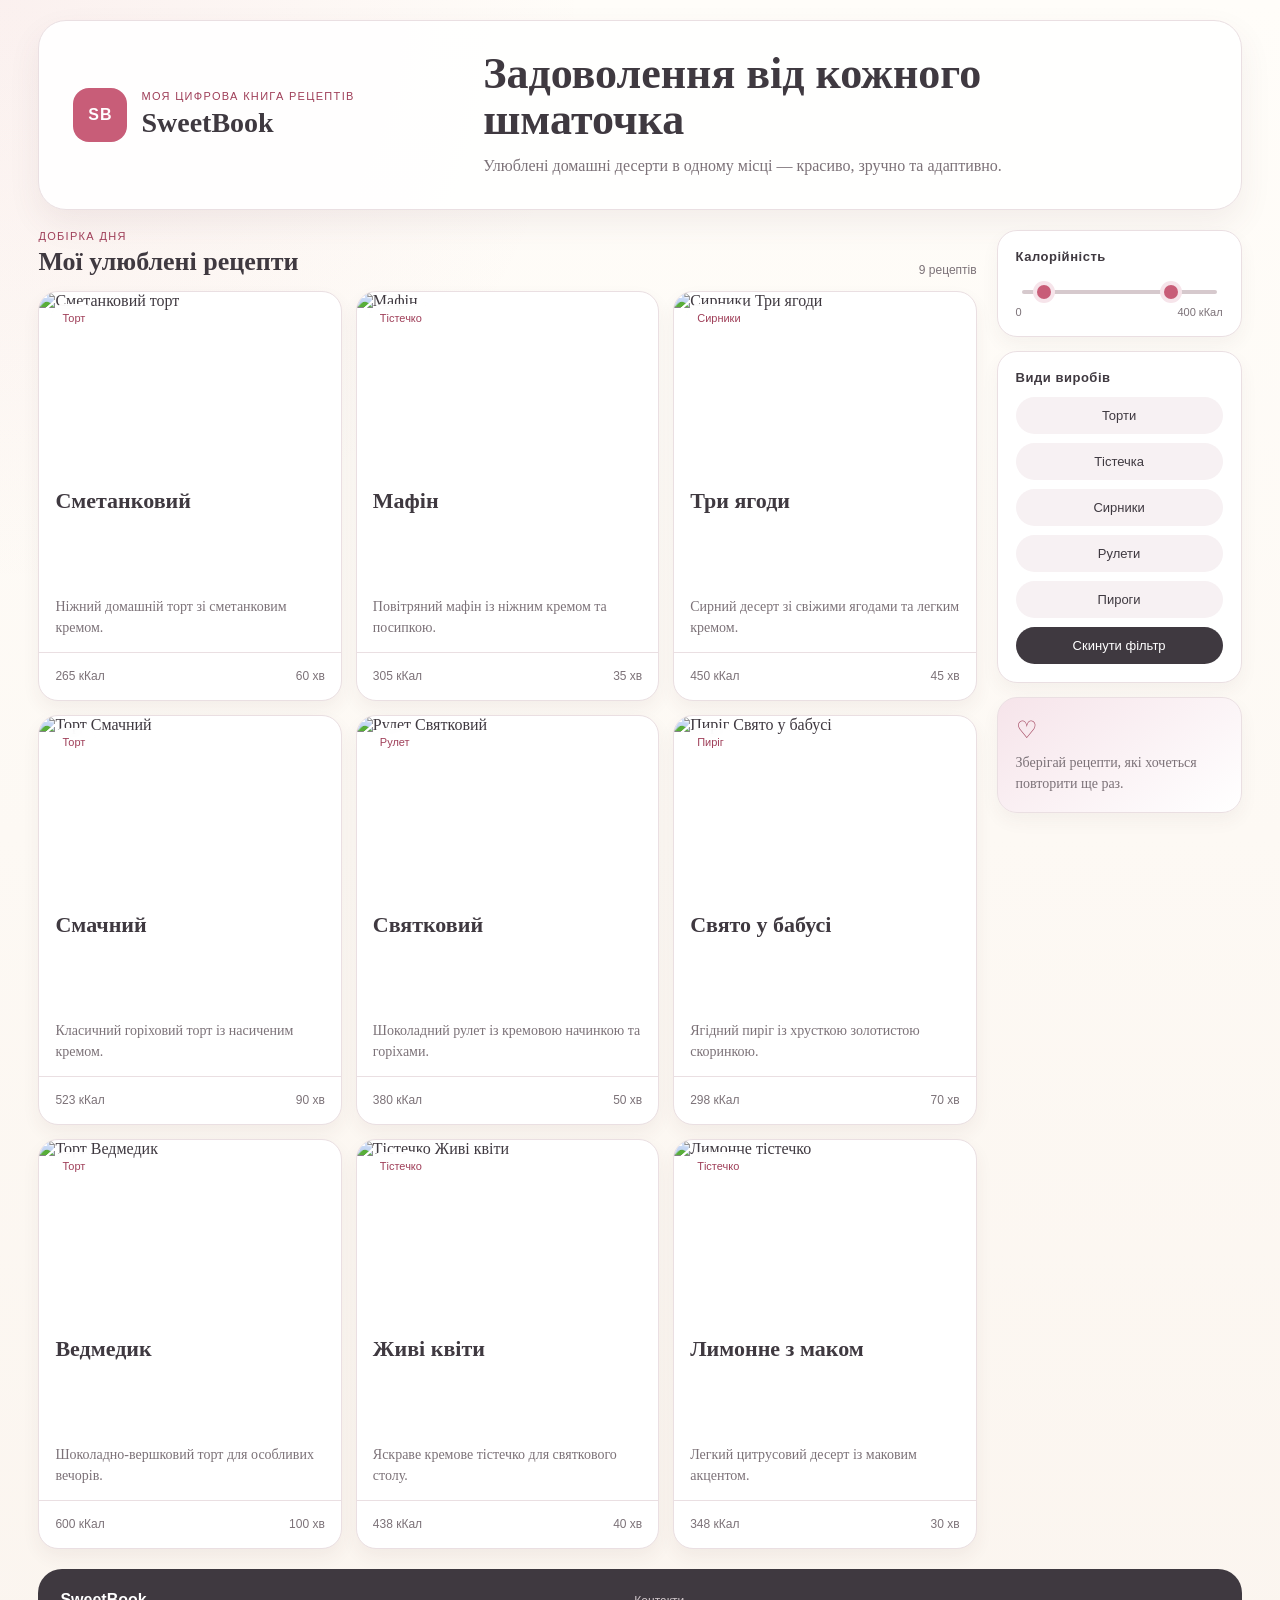
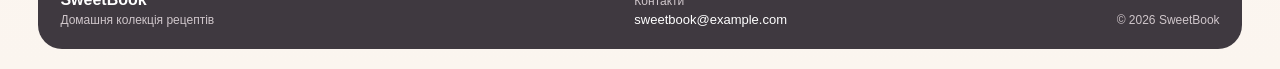
==== index.html @ ab5c6d59 "Add files via upload" ====
<!DOCTYPE html>
<html lang="uk">
<head>
  <meta charset="UTF-8">
  <meta name="viewport" content="width=device-width, initial-scale=1.0">
  <title>SweetBook — домашні десерти</title>
  <link rel="stylesheet" href="style.css">
</head>
<body>
  <div class="site-shell">

    <header class="hero">
      <div class="brand">
        <span class="brand-mark">SB</span>
        <div>
          <p class="eyebrow">Моя цифрова книга рецептів</p>
          <h1>SweetBook</h1>
        </div>
      </div>

      <div class="hero-copy">
        <h2>Задоволення від кожного шматочка</h2>
        <p>Улюблені домашні десерти в одному місці — красиво, зручно та адаптивно.</p>
      </div>
    </header>

    <main>
      <input class="filter-radio" type="radio" name="dessert" id="all" checked>
      <input class="filter-radio" type="radio" name="dessert" id="cake">
      <input class="filter-radio" type="radio" name="dessert" id="cakelet">
      <input class="filter-radio" type="radio" name="dessert" id="cheesecake">
      <input class="filter-radio" type="radio" name="dessert" id="roll">
      <input class="filter-radio" type="radio" name="dessert" id="pie">

      <section class="mobile-tablet-filters">
        <p class="filter-title">Обрати категорію</p>
        <div class="filter-grid">
          <label for="cake">Торти</label>
          <label for="cakelet">Тістечка</label>
          <label for="cheesecake">Сирники</label>
          <label for="roll">Рулети</label>
          <label for="pie">Пироги</label>
          <label for="all" class="reset">Усі рецепти</label>
        </div>
      </section>

      <div class="content-layout">
        <section class="catalog">
          <div class="section-heading">
            <div>
              <p class="eyebrow">Добірка дня</p>
              <h2>Мої улюблені рецепти</h2>
            </div>
            <span class="recipe-count">9 рецептів</span>
          </div>

          <div class="recipes">
            <article class="recipe-card cake">
              <div class="photo-wrap">
                <img src="images/smetankovyi.jpg" alt="Сметанковий торт">
                <span class="badge">Торт</span>
              </div>
              <div class="card-content">
                <h3>Сметанковий</h3>
                <p>Ніжний домашній торт зі сметанковим кремом.</p>
              </div>
              <div class="card-meta">
                <span>265 кКал</span>
                <span>60 хв</span>
              </div>
            </article>

            <article class="recipe-card cakelet">
              <div class="photo-wrap">
                <img src="images/mafin.jpg" alt="Мафін">
                <span class="badge">Тістечко</span>
              </div>
              <div class="card-content">
                <h3>Мафін</h3>
                <p>Повітряний мафін із ніжним кремом та посипкою.</p>
              </div>
              <div class="card-meta">
                <span>305 кКал</span>
                <span>35 хв</span>
              </div>
            </article>

            <article class="recipe-card cheesecake">
              <div class="photo-wrap">
                <img src="images/syrnyky.jpg" alt="Сирники Три ягоди">
                <span class="badge">Сирники</span>
              </div>
              <div class="card-content">
                <h3>Три ягоди</h3>
                <p>Сирний десерт зі свіжими ягодами та легким кремом.</p>
              </div>
              <div class="card-meta">
                <span>450 кКал</span>
                <span>45 хв</span>
              </div>
            </article>

            <article class="recipe-card cake">
              <div class="photo-wrap">
                <img src="images/smachnyi.jpg" alt="Торт Смачний">
                <span class="badge">Торт</span>
              </div>
              <div class="card-content">
                <h3>Смачний</h3>
                <p>Класичний горіховий торт із насиченим кремом.</p>
              </div>
              <div class="card-meta">
                <span>523 кКал</span>
                <span>90 хв</span>
              </div>
            </article>

            <article class="recipe-card roll">
              <div class="photo-wrap">
                <img src="images/svyatkovyi.jpg" alt="Рулет Святковий">
                <span class="badge">Рулет</span>
              </div>
              <div class="card-content">
                <h3>Святковий</h3>
                <p>Шоколадний рулет із кремовою начинкою та горіхами.</p>
              </div>
              <div class="card-meta">
                <span>380 кКал</span>
                <span>50 хв</span>
              </div>
            </article>

            <article class="recipe-card pie">
              <div class="photo-wrap">
                <img src="images/babusi_pyrig.jpg" alt="Пиріг Свято у бабусі">
                <span class="badge">Пиріг</span>
              </div>
              <div class="card-content">
                <h3>Свято у бабусі</h3>
                <p>Ягідний пиріг із хрусткою золотистою скоринкою.</p>
              </div>
              <div class="card-meta">
                <span>298 кКал</span>
                <span>70 хв</span>
              </div>
            </article>

            <article class="recipe-card cake">
              <div class="photo-wrap">
                <img src="images/vedmedyk.jpg" alt="Торт Ведмедик">
                <span class="badge">Торт</span>
              </div>
              <div class="card-content">
                <h3>Ведмедик</h3>
                <p>Шоколадно-вершковий торт для особливих вечорів.</p>
              </div>
              <div class="card-meta">
                <span>600 кКал</span>
                <span>100 хв</span>
              </div>
            </article>

            <article class="recipe-card cakelet">
              <div class="photo-wrap">
                <img src="images/zhyvi_kvity.jpg" alt="Тістечко Живі квіти">
                <span class="badge">Тістечко</span>
              </div>
              <div class="card-content">
                <h3>Живі квіти</h3>
                <p>Яскраве кремове тістечко для святкового столу.</p>
              </div>
              <div class="card-meta">
                <span>438 кКал</span>
                <span>40 хв</span>
              </div>
            </article>

            <article class="recipe-card cakelet">
              <div class="photo-wrap">
                <img src="images/lymonne.jpg" alt="Лимонне тістечко">
                <span class="badge">Тістечко</span>
              </div>
              <div class="card-content">
                <h3>Лимонне з маком</h3>
                <p>Легкий цитрусовий десерт із маковим акцентом.</p>
              </div>
              <div class="card-meta">
                <span>348 кКал</span>
                <span>30 хв</span>
              </div>
            </article>
          </div>
        </section>

        <aside class="sidebar">
          <div class="sidebar-card">
            <p class="filter-title">Калорійність</p>
            <div class="calorie-demo">
              <div class="fake-range">
                <span class="range-dot left"></span>
                <span class="range-dot right"></span>
              </div>
              <div class="range-values">
                <span>0</span>
                <span>400 кКал</span>
              </div>
            </div>
          </div>

          <div class="sidebar-card">
            <p class="filter-title">Види виробів</p>
            <div class="sidebar-filter">
              <label for="cake">Торти</label>
              <label for="cakelet">Тістечка</label>
              <label for="cheesecake">Сирники</label>
              <label for="roll">Рулети</label>
              <label for="pie">Пироги</label>
              <label for="all" class="reset">Скинути фільтр</label>
            </div>
          </div>

          <div class="note-card">
            <span>♡</span>
            <p>Зберігай рецепти, які хочеться повторити ще раз.</p>
          </div>
        </aside>
      </div>
    </main>

    <footer class="footer">
      <div class="footer-brand">
        <strong>SweetBook</strong>
        <span>Домашня колекція рецептів</span>
      </div>
      <div class="footer-contact">
        <span>Контакти</span>
        <a href="mailto:sweetbook@example.com">sweetbook@example.com</a>
      </div>
      <div class="footer-copy">© 2026 SweetBook</div>
    </footer>

  </div>
</body>
</html>
---- style.css ----
* {
  box-sizing: border-box;
}

:root {
  --cream: #fffaf4;
  --paper: #ffffff;
  --rose: #c85d78;
  --rose-dark: #9f3f59;
  --rose-soft: #f6e4ea;
  --ink: #3f3940;
  --muted: #7c7278;
  --line: #eadfe2;
  --sage: #9aa889;
  --shadow: 0 14px 32px rgba(99, 63, 72, 0.08);
}

html {
  scroll-behavior: smooth;
}

body {
  margin: 0;
  font-family: Georgia, "Times New Roman", serif;
  color: var(--ink);
  background:
    radial-gradient(circle at top left, rgba(200, 93, 120, 0.08), transparent 28%),
    linear-gradient(180deg, #fffdf9 0%, #fbf5ef 100%);
}

.site-shell {
  width: min(94%, 1240px);
  margin: 20px auto;
}

.hero {
  border: 1px solid var(--line);
  border-radius: 28px;
  background: rgba(255, 255, 255, 0.92);
  box-shadow: var(--shadow);
  padding: 26px;
  display: flex;
  flex-direction: column;
  gap: 24px;
}

.brand {
  display: flex;
  align-items: center;
  gap: 14px;
}

.brand-mark {
  width: 54px;
  height: 54px;
  border-radius: 16px;
  display: grid;
  place-items: center;
  background: var(--rose);
  color: white;
  font-family: Arial, sans-serif;
  font-weight: 700;
  letter-spacing: 1px;
}

.eyebrow {
  margin: 0 0 5px;
  font-family: Arial, sans-serif;
  text-transform: uppercase;
  letter-spacing: 0.12em;
  font-size: 11px;
  color: var(--rose-dark);
}

.brand h1,
.hero-copy h2,
.section-heading h2 {
  margin: 0;
}

.brand h1 {
  font-size: 28px;
}

.hero-copy h2 {
  font-size: 34px;
  line-height: 1.05;
  max-width: 650px;
}

.hero-copy p {
  max-width: 650px;
  margin: 10px 0 0;
  color: var(--muted);
  line-height: 1.6;
}

main {
  margin-top: 20px;
}

.filter-radio {
  position: absolute;
  opacity: 0;
  pointer-events: none;
}

.mobile-tablet-filters {
  margin-bottom: 18px;
  padding: 18px;
  border-radius: 22px;
  border: 1px solid var(--line);
  background: var(--paper);
}

.filter-title {
  margin: 0 0 12px;
  font-family: Arial, sans-serif;
  font-size: 13px;
  font-weight: 700;
  letter-spacing: 0.04em;
}

.filter-grid {
  display: grid;
  grid-template-columns: repeat(2, 1fr);
  gap: 9px;
}

.filter-grid label,
.sidebar-filter label {
  display: block;
  cursor: pointer;
  text-align: center;
  font-family: Arial, sans-serif;
  font-size: 13px;
  color: var(--ink);
  background: #f7f1f3;
  border: 1px solid transparent;
  border-radius: 999px;
  padding: 10px 12px;
  transition: 0.2s ease;
}

.filter-grid label:hover,
.sidebar-filter label:hover {
  background: var(--rose-soft);
  border-color: #eac6d0;
}

.filter-grid .reset,
.sidebar-filter .reset {
  background: var(--ink);
  color: white;
}

.content-layout {
  display: block;
}

.catalog {
  min-width: 0;
}

.section-heading {
  margin: 0 0 14px;
  display: flex;
  justify-content: space-between;
  align-items: end;
  gap: 12px;
}

.section-heading h2 {
  font-size: 26px;
}

.recipe-count {
  font-family: Arial, sans-serif;
  font-size: 12px;
  color: var(--muted);
}

.recipes {
  display: grid;
  grid-template-columns: 1fr;
  gap: 14px;
}

.recipe-card {
  border: 1px solid var(--line);
  border-radius: 20px;
  overflow: hidden;
  background: var(--paper);
  box-shadow: 0 8px 18px rgba(77, 52, 59, 0.06);
}

.photo-wrap {
  position: relative;
  height: 250px;
  overflow: hidden;
}

.photo-wrap img {
  width: 100%;
  height: 100%;
  object-fit: cover;
  object-position: center top;
  display: block;
}

.badge {
  position: absolute;
  left: 12px;
  top: 12px;
  padding: 7px 10px;
  border-radius: 999px;
  background: rgba(255, 255, 255, 0.9);
  backdrop-filter: blur(6px);
  font-family: Arial, sans-serif;
  font-size: 11px;
  color: var(--rose-dark);
  border: 1px solid rgba(255, 255, 255, 0.7);
}

.card-content {
  padding: 16px 16px 14px;
}

.card-content h3 {
  margin: 0 0 7px;
  font-size: 22px;
}

.card-content p {
  margin: 0;
  color: var(--muted);
  line-height: 1.45;
  font-size: 14px;
}

.card-meta {
  min-height: 48px;
  border-top: 1px solid var(--line);
  padding: 11px 16px;
  display: flex;
  justify-content: space-between;
  align-items: center;
  font-family: Arial, sans-serif;
  font-size: 12px;
  color: var(--muted);
}

.sidebar {
  display: none;
}

.footer {
  margin-top: 20px;
  border-radius: 24px;
  background: var(--ink);
  color: white;
  padding: 22px;
  font-family: Arial, sans-serif;
}

.footer-brand,
.footer-contact {
  display: flex;
  flex-direction: column;
  gap: 4px;
}

.footer-brand span,
.footer-contact span,
.footer-copy {
  color: #cfc6ca;
  font-size: 12px;
}

.footer-contact a {
  color: white;
  text-decoration: none;
  font-size: 13px;
}

.footer-copy {
  margin-top: 16px;
}

/* CSS-only category filter */
#cake:checked ~ .content-layout .recipe-card:not(.cake),
#cakelet:checked ~ .content-layout .recipe-card:not(.cakelet),
#cheesecake:checked ~ .content-layout .recipe-card:not(.cheesecake),
#roll:checked ~ .content-layout .recipe-card:not(.roll),
#pie:checked ~ .content-layout .recipe-card:not(.pie) {
  display: none;
}

/* MOBILE: 375–729px */
@media (min-width: 375px) and (max-width: 729px) {
  .site-shell {
    width: min(94%, 470px);
  }

  .hero {
    padding: 20px;
  }

  .hero-copy h2 {
    font-size: 30px;
  }

  .photo-wrap {
    height: 270px;
  }

  .footer {
    display: block;
  }

  .footer-contact {
    margin-top: 14px;
  }
}

/* TABLET: 730–1199px */
@media (min-width: 730px) and (max-width: 1199px) {
  .hero {
    padding: 26px 28px;
    display: grid;
    grid-template-columns: 0.9fr 1.4fr;
    align-items: center;
  }

  .filter-grid {
    grid-template-columns: repeat(3, 1fr);
  }

  .recipes {
    grid-template-columns: repeat(3, minmax(0, 1fr));
  }

  .photo-wrap {
    height: 175px;
  }

  .recipe-card {
    display: flex;
    flex-direction: column;
  }

  .card-content {
    flex: 1;
  }

  .footer {
    display: grid;
    grid-template-columns: 1fr 1fr;
    align-items: end;
    gap: 16px;
  }

  .footer-copy {
    grid-column: 1 / -1;
    text-align: right;
    margin-top: 0;
  }
}

/* DESKTOP: 1200px+ */
@media (min-width: 1200px) {
  .hero {
    padding: 30px 34px;
    display: grid;
    grid-template-columns: 0.8fr 1.5fr;
    align-items: center;
  }

  .hero-copy h2 {
    font-size: 44px;
  }

  .mobile-tablet-filters {
    display: none;
  }

  .content-layout {
    display: grid;
    grid-template-columns: minmax(0, 1fr) 245px;
    gap: 20px;
    align-items: start;
  }

  .recipes {
    grid-template-columns: repeat(3, minmax(0, 1fr));
    align-items: stretch;
  }

  .recipe-card {
    display: grid;
    grid-template-rows: 180px 1fr 48px;
    min-height: 410px;
  }

  .photo-wrap {
    height: 180px;
  }

  .card-content {
    display: flex;
    flex-direction: column;
  }

  .card-content p {
    margin-top: auto;
  }

  .card-meta {
    align-self: end;
  }

  .sidebar {
    display: grid;
    gap: 14px;
    position: sticky;
    top: 16px;
  }

  .sidebar-card,
  .note-card {
    border: 1px solid var(--line);
    border-radius: 20px;
    background: var(--paper);
    padding: 18px;
    box-shadow: 0 8px 18px rgba(77, 52, 59, 0.05);
  }

  .sidebar-filter {
    display: grid;
    gap: 9px;
  }

  .fake-range {
    position: relative;
    height: 4px;
    background: #d6c9cd;
    margin: 26px 6px 12px;
    border-radius: 99px;
  }

  .range-dot {
    position: absolute;
    top: 50%;
    width: 14px;
    height: 14px;
    margin-top: -7px;
    border-radius: 50%;
    background: var(--rose);
    box-shadow: 0 0 0 4px var(--rose-soft);
  }

  .range-dot.left {
    left: 8%;
  }

  .range-dot.right {
    right: 20%;
  }

  .range-values {
    display: flex;
    justify-content: space-between;
    font-family: Arial, sans-serif;
    font-size: 11px;
    color: var(--muted);
  }

  .note-card {
    background: linear-gradient(145deg, var(--rose-soft), #fff);
  }

  .note-card span {
    font-size: 24px;
    color: var(--rose-dark);
  }

  .note-card p {
    margin: 8px 0 0;
    color: var(--muted);
    line-height: 1.5;
    font-size: 14px;
  }

  .footer {
    display: grid;
    grid-template-columns: 1.2fr 1fr auto;
    align-items: end;
    gap: 24px;
  }

  .footer-copy {
    margin-top: 0;
    text-align: right;
  }
}
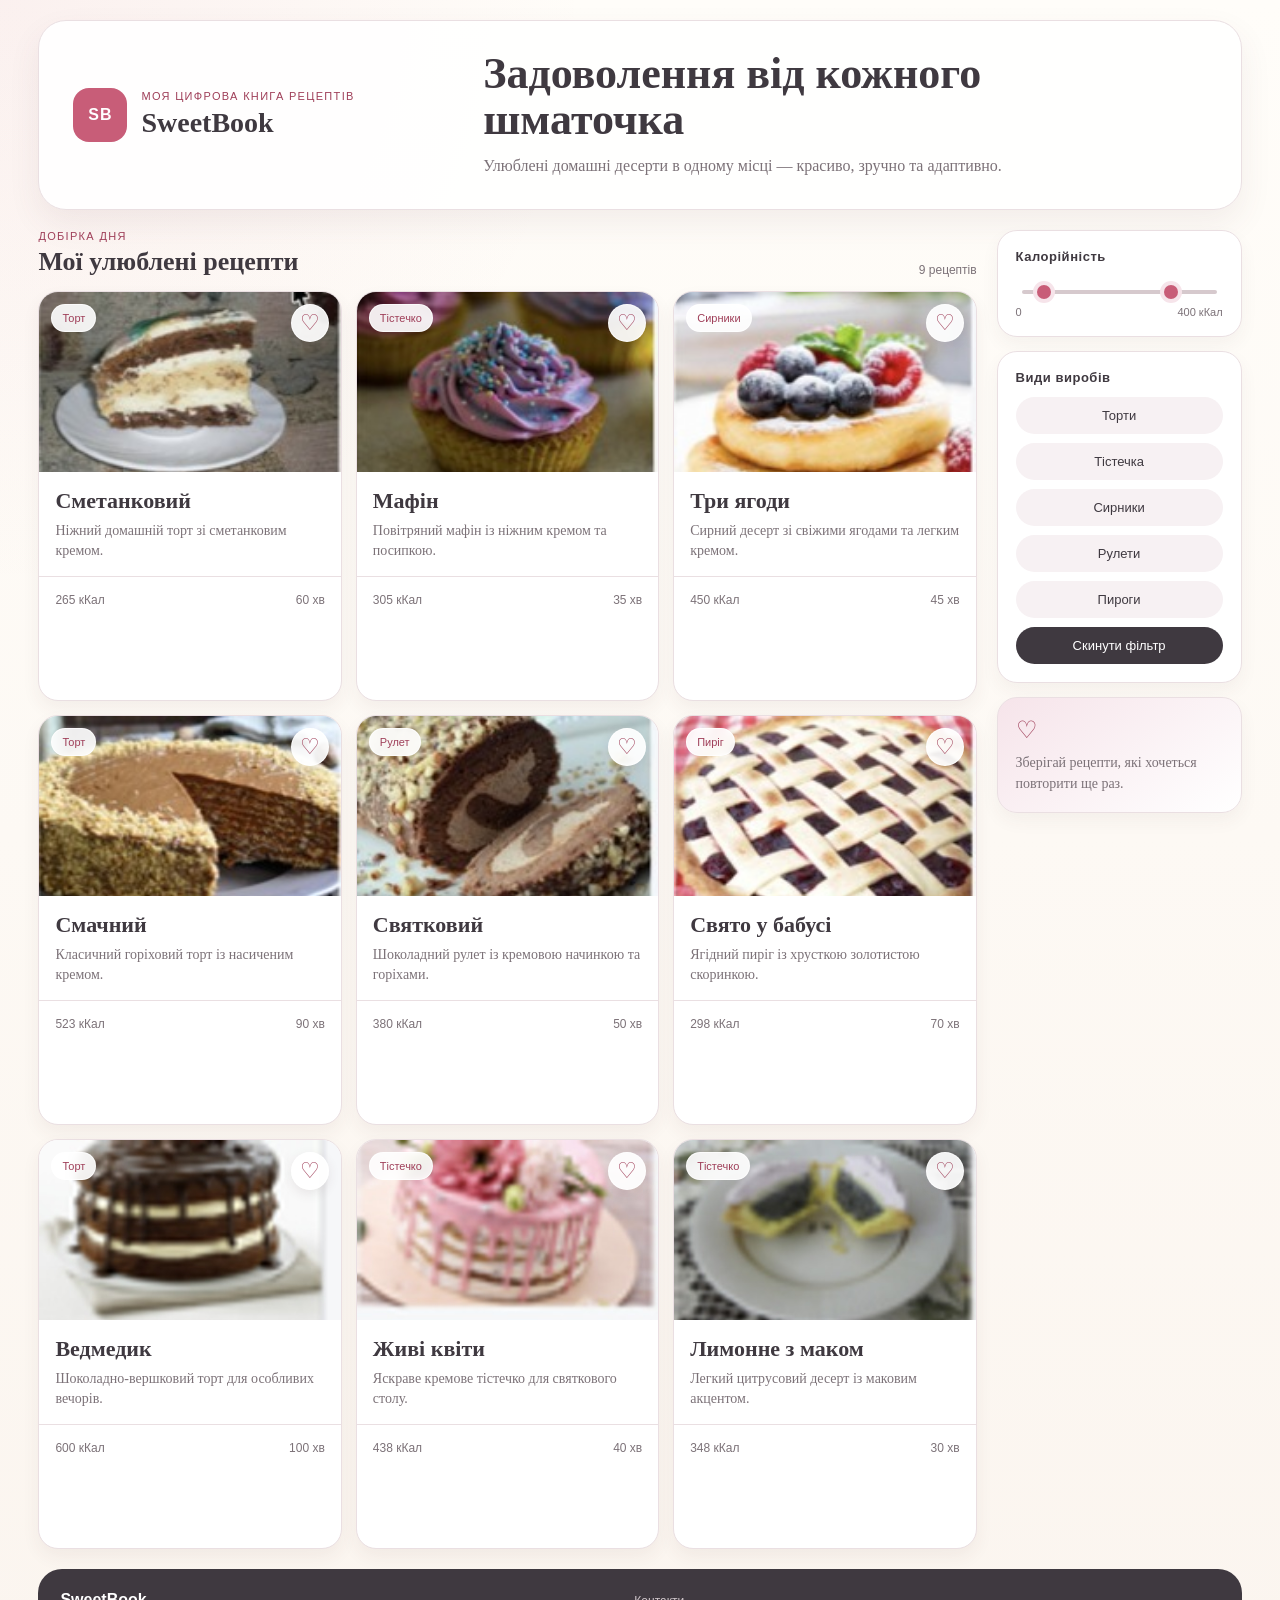
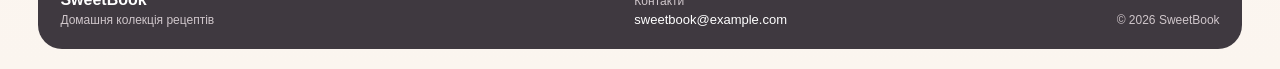
==== commit b3429d28: "Add files via upload" ====
--- a/index.html
+++ b/index.html
@@ -55,140 +55,186 @@
           </div>
 
           <div class="recipes">
-            <article class="recipe-card cake">
-              <div class="photo-wrap">
-                <img src="images/smetankovyi.jpg" alt="Сметанковий торт">
-                <span class="badge">Торт</span>
-              </div>
-              <div class="card-content">
-                <h3>Сметанковий</h3>
-                <p>Ніжний домашній торт зі сметанковим кремом.</p>
-              </div>
-              <div class="card-meta">
-                <span>265 кКал</span>
-                <span>60 хв</span>
-              </div>
-            </article>
-
-            <article class="recipe-card cakelet">
-              <div class="photo-wrap">
-                <img src="images/mafin.jpg" alt="Мафін">
-                <span class="badge">Тістечко</span>
-              </div>
-              <div class="card-content">
-                <h3>Мафін</h3>
-                <p>Повітряний мафін із ніжним кремом та посипкою.</p>
-              </div>
-              <div class="card-meta">
-                <span>305 кКал</span>
-                <span>35 хв</span>
-              </div>
-            </article>
-
-            <article class="recipe-card cheesecake">
-              <div class="photo-wrap">
-                <img src="images/syrnyky.jpg" alt="Сирники Три ягоди">
-                <span class="badge">Сирники</span>
-              </div>
-              <div class="card-content">
-                <h3>Три ягоди</h3>
-                <p>Сирний десерт зі свіжими ягодами та легким кремом.</p>
-              </div>
-              <div class="card-meta">
-                <span>450 кКал</span>
-                <span>45 хв</span>
-              </div>
-            </article>
-
-            <article class="recipe-card cake">
-              <div class="photo-wrap">
-                <img src="images/smachnyi.jpg" alt="Торт Смачний">
-                <span class="badge">Торт</span>
-              </div>
-              <div class="card-content">
-                <h3>Смачний</h3>
-                <p>Класичний горіховий торт із насиченим кремом.</p>
-              </div>
-              <div class="card-meta">
-                <span>523 кКал</span>
-                <span>90 хв</span>
-              </div>
-            </article>
-
-            <article class="recipe-card roll">
-              <div class="photo-wrap">
-                <img src="images/svyatkovyi.jpg" alt="Рулет Святковий">
-                <span class="badge">Рулет</span>
-              </div>
-              <div class="card-content">
-                <h3>Святковий</h3>
-                <p>Шоколадний рулет із кремовою начинкою та горіхами.</p>
-              </div>
-              <div class="card-meta">
-                <span>380 кКал</span>
-                <span>50 хв</span>
-              </div>
-            </article>
-
-            <article class="recipe-card pie">
-              <div class="photo-wrap">
-                <img src="images/babusi_pyrig.jpg" alt="Пиріг Свято у бабусі">
-                <span class="badge">Пиріг</span>
-              </div>
-              <div class="card-content">
-                <h3>Свято у бабусі</h3>
-                <p>Ягідний пиріг із хрусткою золотистою скоринкою.</p>
-              </div>
-              <div class="card-meta">
-                <span>298 кКал</span>
-                <span>70 хв</span>
-              </div>
-            </article>
-
-            <article class="recipe-card cake">
-              <div class="photo-wrap">
-                <img src="images/vedmedyk.jpg" alt="Торт Ведмедик">
-                <span class="badge">Торт</span>
-              </div>
-              <div class="card-content">
-                <h3>Ведмедик</h3>
-                <p>Шоколадно-вершковий торт для особливих вечорів.</p>
-              </div>
-              <div class="card-meta">
-                <span>600 кКал</span>
-                <span>100 хв</span>
-              </div>
-            </article>
-
-            <article class="recipe-card cakelet">
-              <div class="photo-wrap">
-                <img src="images/zhyvi_kvity.jpg" alt="Тістечко Живі квіти">
-                <span class="badge">Тістечко</span>
-              </div>
-              <div class="card-content">
-                <h3>Живі квіти</h3>
-                <p>Яскраве кремове тістечко для святкового столу.</p>
-              </div>
-              <div class="card-meta">
-                <span>438 кКал</span>
-                <span>40 хв</span>
-              </div>
-            </article>
-
-            <article class="recipe-card cakelet">
-              <div class="photo-wrap">
-                <img src="images/lymonne.jpg" alt="Лимонне тістечко">
-                <span class="badge">Тістечко</span>
-              </div>
-              <div class="card-content">
-                <h3>Лимонне з маком</h3>
-                <p>Легкий цитрусовий десерт із маковим акцентом.</p>
-              </div>
-              <div class="card-meta">
-                <span>348 кКал</span>
-                <span>30 хв</span>
-              </div>
-            </article>
+
+      <article class="recipe-card cake">
+        <input class="favorite-toggle" type="checkbox" id="fav-1">
+        <label class="favorite-label" for="fav-1" aria-label="Додати Сметанковий в обране"></label>
+        <a class="recipe-link" href="recipes/smetankovyi.html">
+          <div class="photo-wrap">
+            <img src="smetankovyi.jpg" alt="Сметанковий">
+            <span class="badge">Торт</span>
+          </div>
+          <div class="card-content">
+            <h3>Сметанковий</h3>
+            <p>Ніжний домашній торт зі сметанковим кремом.</p>
+          </div>
+          <div class="card-meta">
+            <span>265 кКал</span>
+            <span>60 хв</span>
+          </div>
+        </a>
+      </article>
+    
+
+      <article class="recipe-card cakelet">
+        <input class="favorite-toggle" type="checkbox" id="fav-2">
+        <label class="favorite-label" for="fav-2" aria-label="Додати Мафін в обране"></label>
+        <a class="recipe-link" href="recipes/mafin.html">
+          <div class="photo-wrap">
+            <img src="mafin.jpg" alt="Мафін">
+            <span class="badge">Тістечко</span>
+          </div>
+          <div class="card-content">
+            <h3>Мафін</h3>
+            <p>Повітряний мафін із ніжним кремом та посипкою.</p>
+          </div>
+          <div class="card-meta">
+            <span>305 кКал</span>
+            <span>35 хв</span>
+          </div>
+        </a>
+      </article>
+    
+
+      <article class="recipe-card cheesecake">
+        <input class="favorite-toggle" type="checkbox" id="fav-3">
+        <label class="favorite-label" for="fav-3" aria-label="Додати Три ягоди в обране"></label>
+        <a class="recipe-link" href="recipes/syrnyky.html">
+          <div class="photo-wrap">
+            <img src="syrnyky.jpg" alt="Три ягоди">
+            <span class="badge">Сирники</span>
+          </div>
+          <div class="card-content">
+            <h3>Три ягоди</h3>
+            <p>Сирний десерт зі свіжими ягодами та легким кремом.</p>
+          </div>
+          <div class="card-meta">
+            <span>450 кКал</span>
+            <span>45 хв</span>
+          </div>
+        </a>
+      </article>
+    
+
+      <article class="recipe-card cake">
+        <input class="favorite-toggle" type="checkbox" id="fav-4">
+        <label class="favorite-label" for="fav-4" aria-label="Додати Смачний в обране"></label>
+        <a class="recipe-link" href="recipes/smachnyi.html">
+          <div class="photo-wrap">
+            <img src="smachnyi.jpg" alt="Смачний">
+            <span class="badge">Торт</span>
+          </div>
+          <div class="card-content">
+            <h3>Смачний</h3>
+            <p>Класичний горіховий торт із насиченим кремом.</p>
+          </div>
+          <div class="card-meta">
+            <span>523 кКал</span>
+            <span>90 хв</span>
+          </div>
+        </a>
+      </article>
+    
+
+      <article class="recipe-card roll">
+        <input class="favorite-toggle" type="checkbox" id="fav-5">
+        <label class="favorite-label" for="fav-5" aria-label="Додати Святковий в обране"></label>
+        <a class="recipe-link" href="recipes/svyatkovyi.html">
+          <div class="photo-wrap">
+            <img src="svyatkovyi.jpg" alt="Святковий">
+            <span class="badge">Рулет</span>
+          </div>
+          <div class="card-content">
+            <h3>Святковий</h3>
+            <p>Шоколадний рулет із кремовою начинкою та горіхами.</p>
+          </div>
+          <div class="card-meta">
+            <span>380 кКал</span>
+            <span>50 хв</span>
+          </div>
+        </a>
+      </article>
+    
+
+      <article class="recipe-card pie">
+        <input class="favorite-toggle" type="checkbox" id="fav-6">
+        <label class="favorite-label" for="fav-6" aria-label="Додати Свято у бабусі в обране"></label>
+        <a class="recipe-link" href="recipes/babusi-pyrig.html">
+          <div class="photo-wrap">
+            <img src="babusi_pyrig.jpg" alt="Свято у бабусі">
+            <span class="badge">Пиріг</span>
+          </div>
+          <div class="card-content">
+            <h3>Свято у бабусі</h3>
+            <p>Ягідний пиріг із хрусткою золотистою скоринкою.</p>
+          </div>
+          <div class="card-meta">
+            <span>298 кКал</span>
+            <span>70 хв</span>
+          </div>
+        </a>
+      </article>
+    
+
+      <article class="recipe-card cake">
+        <input class="favorite-toggle" type="checkbox" id="fav-7">
+        <label class="favorite-label" for="fav-7" aria-label="Додати Ведмедик в обране"></label>
+        <a class="recipe-link" href="recipes/vedmedyk.html">
+          <div class="photo-wrap">
+            <img src="vedmedyk.jpg" alt="Ведмедик">
+            <span class="badge">Торт</span>
+          </div>
+          <div class="card-content">
+            <h3>Ведмедик</h3>
+            <p>Шоколадно-вершковий торт для особливих вечорів.</p>
+          </div>
+          <div class="card-meta">
+            <span>600 кКал</span>
+            <span>100 хв</span>
+          </div>
+        </a>
+      </article>
+    
+
+      <article class="recipe-card cakelet">
+        <input class="favorite-toggle" type="checkbox" id="fav-8">
+        <label class="favorite-label" for="fav-8" aria-label="Додати Живі квіти в обране"></label>
+        <a class="recipe-link" href="recipes/zhyvi-kvity.html">
+          <div class="photo-wrap">
+            <img src="zhyvi_kvity.jpg" alt="Живі квіти">
+            <span class="badge">Тістечко</span>
+          </div>
+          <div class="card-content">
+            <h3>Живі квіти</h3>
+            <p>Яскраве кремове тістечко для святкового столу.</p>
+          </div>
+          <div class="card-meta">
+            <span>438 кКал</span>
+            <span>40 хв</span>
+          </div>
+        </a>
+      </article>
+    
+
+      <article class="recipe-card cakelet">
+        <input class="favorite-toggle" type="checkbox" id="fav-9">
+        <label class="favorite-label" for="fav-9" aria-label="Додати Лимонне з маком в обране"></label>
+        <a class="recipe-link" href="recipes/lymonne.html">
+          <div class="photo-wrap">
+            <img src="lymonne.jpg" alt="Лимонне з маком">
+            <span class="badge">Тістечко</span>
+          </div>
+          <div class="card-content">
+            <h3>Лимонне з маком</h3>
+            <p>Легкий цитрусовий десерт із маковим акцентом.</p>
+          </div>
+          <div class="card-meta">
+            <span>348 кКал</span>
+            <span>30 хв</span>
+          </div>
+        </a>
+      </article>
+    
           </div>
         </section>
 
--- a/style.css
+++ b/style.css
@@ -503,3 +503,138 @@
     text-align: right;
   }
 }
+
+
+/* --- No-JS interactions: clickable recipes + visual favorites --- */
+.recipe-card {
+  position: relative;
+}
+
+.recipe-link {
+  color: inherit;
+  text-decoration: none;
+}
+
+.recipe-link:focus-visible {
+  outline: 3px solid var(--rose);
+  outline-offset: 4px;
+  border-radius: 18px;
+}
+
+.favorite-toggle {
+  position: absolute;
+  opacity: 0;
+  pointer-events: none;
+}
+
+.favorite-label {
+  position: absolute;
+  z-index: 3;
+  right: 12px;
+  top: 12px;
+  width: 38px;
+  height: 38px;
+  display: grid;
+  place-items: center;
+  border-radius: 50%;
+  background: rgba(255,255,255,.92);
+  border: 1px solid rgba(255,255,255,.75);
+  cursor: pointer;
+  font-size: 22px;
+  line-height: 1;
+  color: var(--rose-dark);
+  box-shadow: 0 4px 12px rgba(77,52,59,.10);
+}
+
+.favorite-label::before {
+  content: "♡";
+}
+
+.favorite-toggle:checked + .favorite-label::before {
+  content: "♥";
+}
+
+.favorite-toggle:checked + .favorite-label {
+  background: var(--rose);
+  color: white;
+}
+
+/* Individual recipe page */
+.recipe-page {
+  width: min(94%, 900px);
+  margin: 28px auto;
+}
+
+.back-link {
+  display: inline-block;
+  margin-bottom: 18px;
+  color: var(--rose-dark);
+  text-decoration: none;
+  font-family: Arial, sans-serif;
+  font-weight: 700;
+}
+
+.recipe-detail {
+  border: 1px solid var(--line);
+  border-radius: 26px;
+  overflow: hidden;
+  background: white;
+  box-shadow: var(--shadow);
+}
+
+.recipe-detail img {
+  width: 100%;
+  height: 360px;
+  object-fit: cover;
+  object-position: center top;
+  display: block;
+}
+
+.recipe-detail-content {
+  padding: 26px;
+}
+
+.recipe-detail h1 {
+  margin: 0 0 8px;
+  font-size: 38px;
+}
+
+.recipe-detail .lead {
+  color: var(--muted);
+  line-height: 1.6;
+}
+
+.recipe-detail-meta {
+  display: flex;
+  gap: 10px;
+  flex-wrap: wrap;
+  margin: 18px 0;
+  font-family: Arial, sans-serif;
+  font-size: 13px;
+}
+
+.recipe-detail-meta span {
+  background: var(--rose-soft);
+  padding: 8px 12px;
+  border-radius: 999px;
+}
+
+.recipe-columns {
+  display: grid;
+  gap: 24px;
+}
+
+.recipe-columns h2 {
+  font-size: 24px;
+}
+
+.recipe-columns li {
+  margin: 8px 0;
+  line-height: 1.5;
+}
+
+@media (min-width: 730px) {
+  .recipe-columns {
+    grid-template-columns: 1fr 1fr;
+  }
+}
